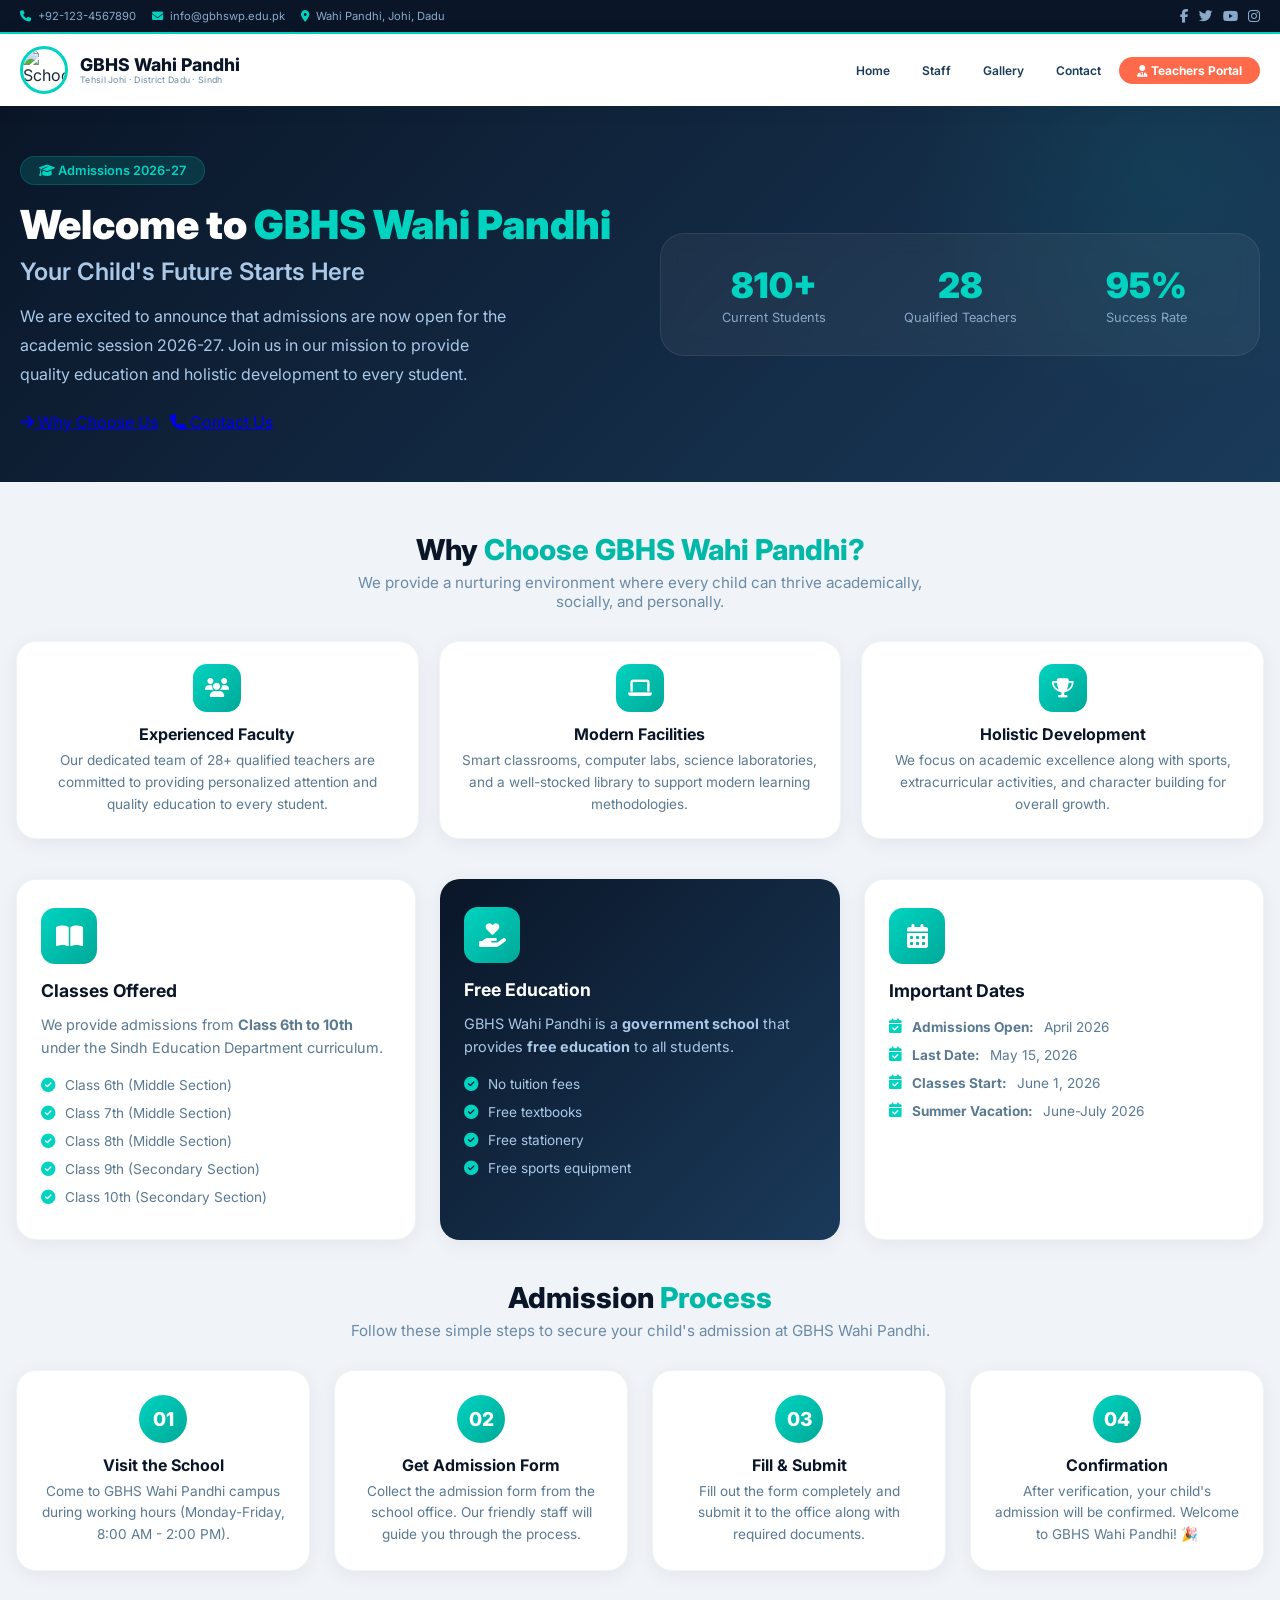
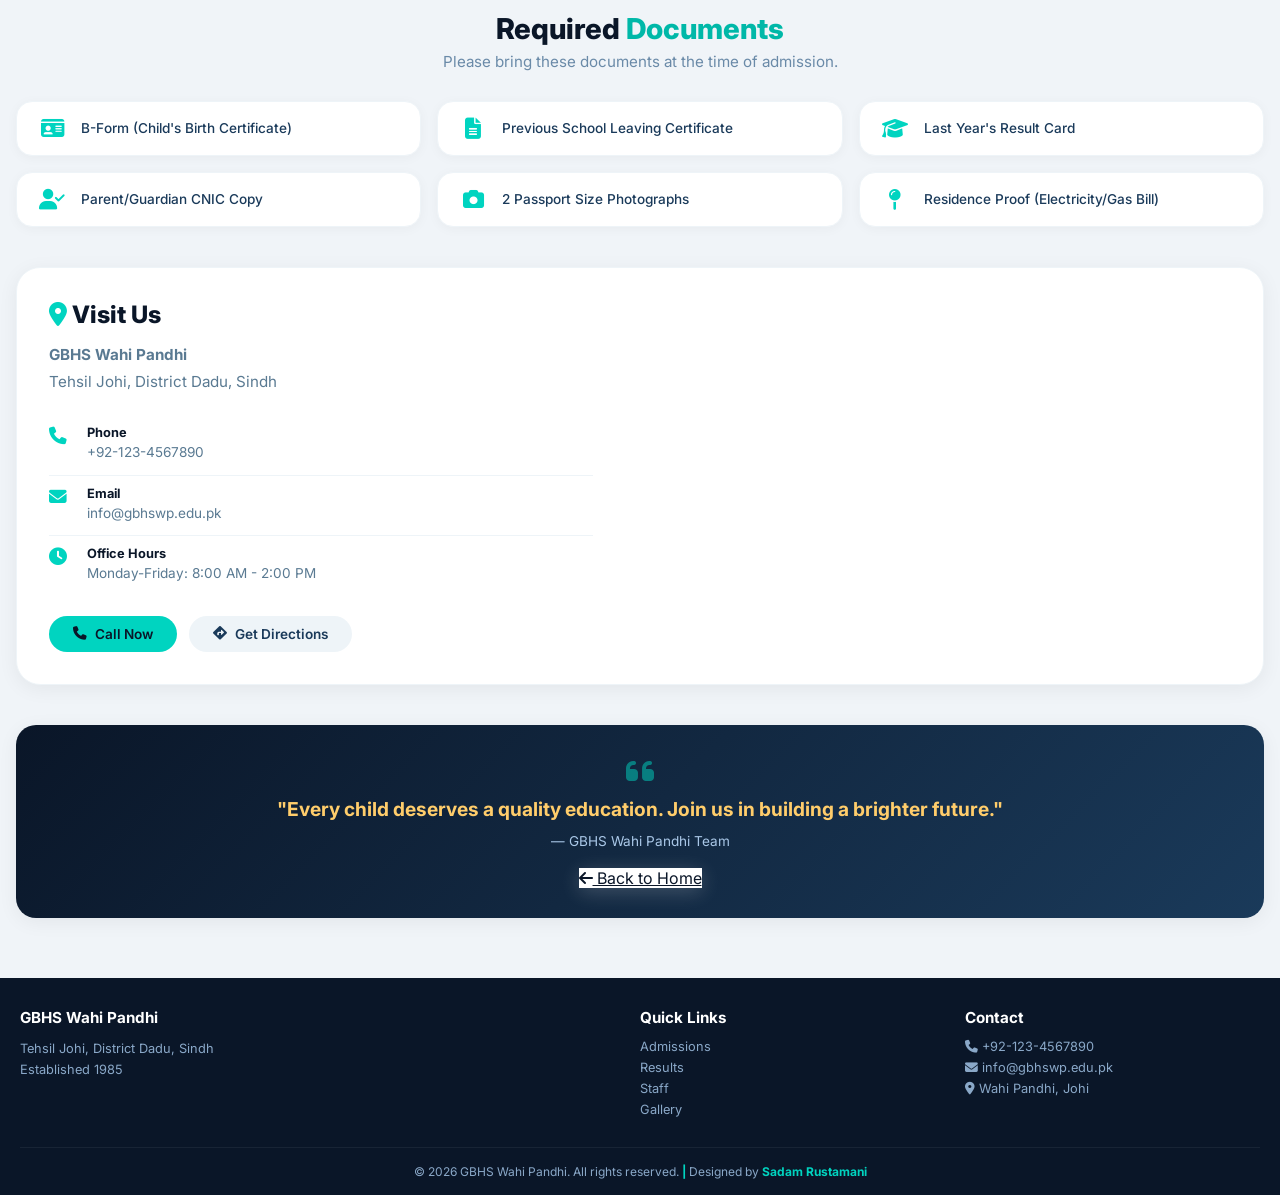
==== admissions.html @ bf6430c3 "Create admissions.html" ====
<!DOCTYPE html>
<html lang="en">
<head>
  <meta charset="UTF-8" />
  <meta name="viewport" content="width=device-width, initial-scale=1.0, viewport-fit=cover, user-scalable=yes" />
  <title>Admissions · GBHS Wahi Pandhi</title>
  <!-- ===== EXTERNAL ASSETS ===== -->
  <link href="https://fonts.googleapis.com/css2?family=Inter:wght@300;400;500;600;700;800;900&display=swap" rel="stylesheet" />
  <link rel="stylesheet" href="https://cdnjs.cloudflare.com/ajax/libs/font-awesome/6.4.0/css/all.min.css" />
  <!-- ===== MAIN STYLESHEET ===== -->
  <link rel="stylesheet" href="style.css" />
</head>
<body>

<!-- ===== TOP BAR ===== -->
<div class="top-bar">
  <div class="contact-info">
    <span><i class="fas fa-phone"></i> +92-123-4567890</span>
    <span><i class="fas fa-envelope"></i> info@gbhswp.edu.pk</span>
    <span><i class="fas fa-map-marker-alt"></i> Wahi Pandhi, Johi, Dadu</span>
  </div>
  <div class="social-icons">
    <a href="#"><i class="fab fa-facebook-f"></i></a>
    <a href="#"><i class="fab fa-twitter"></i></a>
    <a href="#"><i class="fab fa-youtube"></i></a>
    <a href="#"><i class="fab fa-instagram"></i></a>
  </div>
</div>

<!-- ===== HEADER ===== -->
<header class="header">
  <div class="logo-area">
    <img src="https://i.ibb.co/qXLQR7Y/Whats-App-Image-2026-05-05-at-12-23-47-AM.jpg" alt="School Logo" />
    <div class="school-name">
      GBHS Wahi Pandhi
      <small>Tehsil Johi · District Dadu · Sindh</small>
    </div>
  </div>
  <button class="menu-toggle" onclick="toggleMenu()"><i class="fas fa-bars"></i></button>
  <nav class="nav-links" id="navLinks">
    <a href="index.html">Home</a>
    <a href="staff.html">Staff</a>
    <a href="index.html#gallery">Gallery</a>
    <a href="#contact">Contact</a>
    <a href="teacher-portal.html" class="btn-admission"><i class="fas fa-user-tie"></i> Teachers Portal</a>
  </nav>
</header>

<!-- ===== ADMISSIONS HERO ===== -->
<section class="admissions-hero">
  <div class="admissions-hero-content">
    <div class="admissions-badge">
      <i class="fas fa-graduation-cap"></i> Admissions 2026-27
    </div>
    <h1>Welcome to <span>GBHS Wahi Pandhi</span></h1>
    <h2>Your Child's Future Starts Here</h2>
    <p>We are excited to announce that admissions are now open for the academic session 2026-27. Join us in our mission to provide quality education and holistic development to every student.</p>
    <div class="admissions-hero-buttons">
      <a href="#why-choose" class="btn-primary"><i class="fas fa-arrow-right"></i> Why Choose Us</a>
      <a href="#contact-info" class="btn-secondary"><i class="fas fa-phone"></i> Contact Us</a>
    </div>
  </div>
  <div class="admissions-hero-image">
    <div class="hero-stats-card">
      <div class="stat-item">
        <h2>810+</h2>
        <p>Current Students</p>
      </div>
      <div class="stat-item">
        <h2>28</h2>
        <p>Qualified Teachers</p>
      </div>
      <div class="stat-item">
        <h2>95%</h2>
        <p>Success Rate</p>
      </div>
    </div>
  </div>
</section>

<!-- ===== MAIN CONTENT ===== -->
<div class="container">

  <!-- ===== WHY CHOOSE US ===== -->
  <section id="why-choose" class="section-title" style="margin-top: 20px;">
    <h2>Why <span>Choose GBHS Wahi Pandhi?</span></h2>
    <p>We provide a nurturing environment where every child can thrive academically, socially, and personally.</p>
  </section>

  <div class="grid-3" style="margin-bottom: 40px;">
    <div class="card feature-card">
      <div class="icon"><i class="fas fa-users"></i></div>
      <h3>Experienced Faculty</h3>
      <p>Our dedicated team of 28+ qualified teachers are committed to providing personalized attention and quality education to every student.</p>
    </div>
    <div class="card feature-card">
      <div class="icon"><i class="fas fa-laptop"></i></div>
      <h3>Modern Facilities</h3>
      <p>Smart classrooms, computer labs, science laboratories, and a well-stocked library to support modern learning methodologies.</p>
    </div>
    <div class="card feature-card">
      <div class="icon"><i class="fas fa-trophy"></i></div>
      <h3>Holistic Development</h3>
      <p>We focus on academic excellence along with sports, extracurricular activities, and character building for overall growth.</p>
    </div>
  </div>

  <!-- ===== ADMISSION DETAILS ===== -->
  <div class="admission-details">
    <div class="admission-info-grid">
      <div class="admission-info-card">
        <div class="info-icon"><i class="fas fa-book-open"></i></div>
        <h3>Classes Offered</h3>
        <p>We provide admissions from <strong>Class 6th to 10th</strong> under the Sindh Education Department curriculum.</p>
        <ul class="info-list">
          <li><i class="fas fa-check-circle"></i> Class 6th (Middle Section)</li>
          <li><i class="fas fa-check-circle"></i> Class 7th (Middle Section)</li>
          <li><i class="fas fa-check-circle"></i> Class 8th (Middle Section)</li>
          <li><i class="fas fa-check-circle"></i> Class 9th (Secondary Section)</li>
          <li><i class="fas fa-check-circle"></i> Class 10th (Secondary Section)</li>
        </ul>
      </div>

      <div class="admission-info-card highlight-card">
        <div class="info-icon"><i class="fas fa-hand-holding-heart"></i></div>
        <h3>Free Education</h3>
        <p>GBHS Wahi Pandhi is a <strong>government school</strong> that provides <strong>free education</strong> to all students.</p>
        <ul class="info-list">
          <li><i class="fas fa-check-circle"></i> No tuition fees</li>
          <li><i class="fas fa-check-circle"></i> Free textbooks</li>
          <li><i class="fas fa-check-circle"></i> Free stationery</li>
          <li><i class="fas fa-check-circle"></i> Free sports equipment</li>
        </ul>
      </div>

      <div class="admission-info-card">
        <div class="info-icon"><i class="fas fa-calendar-alt"></i></div>
        <h3>Important Dates</h3>
        <ul class="info-list">
          <li><i class="fas fa-calendar-check"></i> <strong>Admissions Open:</strong> April 2026</li>
          <li><i class="fas fa-calendar-check"></i> <strong>Last Date:</strong> May 15, 2026</li>
          <li><i class="fas fa-calendar-check"></i> <strong>Classes Start:</strong> June 1, 2026</li>
          <li><i class="fas fa-calendar-check"></i> <strong>Summer Vacation:</strong> June-July 2026</li>
        </ul>
      </div>
    </div>
  </div>

  <!-- ===== ADMISSION PROCESS ===== -->
  <section class="admission-process">
    <div class="section-title">
      <h2>Admission <span>Process</span></h2>
      <p>Follow these simple steps to secure your child's admission at GBHS Wahi Pandhi.</p>
    </div>
    <div class="process-steps">
      <div class="step">
        <div class="step-number">01</div>
        <div class="step-content">
          <h3>Visit the School</h3>
          <p>Come to GBHS Wahi Pandhi campus during working hours (Monday-Friday, 8:00 AM - 2:00 PM).</p>
        </div>
      </div>
      <div class="step">
        <div class="step-number">02</div>
        <div class="step-content">
          <h3>Get Admission Form</h3>
          <p>Collect the admission form from the school office. Our friendly staff will guide you through the process.</p>
        </div>
      </div>
      <div class="step">
        <div class="step-number">03</div>
        <div class="step-content">
          <h3>Fill & Submit</h3>
          <p>Fill out the form completely and submit it to the office along with required documents.</p>
        </div>
      </div>
      <div class="step">
        <div class="step-number">04</div>
        <div class="step-content">
          <h3>Confirmation</h3>
          <p>After verification, your child's admission will be confirmed. Welcome to GBHS Wahi Pandhi! 🎉</p>
        </div>
      </div>
    </div>
  </section>

  <!-- ===== REQUIRED DOCUMENTS ===== -->
  <section class="documents-section">
    <div class="section-title">
      <h2>Required <span>Documents</span></h2>
      <p>Please bring these documents at the time of admission.</p>
    </div>
    <div class="documents-grid">
      <div class="document-item">
        <i class="fas fa-id-card"></i>
        <span>B-Form (Child's Birth Certificate)</span>
      </div>
      <div class="document-item">
        <i class="fas fa-file-alt"></i>
        <span>Previous School Leaving Certificate</span>
      </div>
      <div class="document-item">
        <i class="fas fa-graduation-cap"></i>
        <span>Last Year's Result Card</span>
      </div>
      <div class="document-item">
        <i class="fas fa-user-check"></i>
        <span>Parent/Guardian CNIC Copy</span>
      </div>
      <div class="document-item">
        <i class="fas fa-camera"></i>
        <span>2 Passport Size Photographs</span>
      </div>
      <div class="document-item">
        <i class="fas fa-map-pin"></i>
        <span>Residence Proof (Electricity/Gas Bill)</span>
      </div>
    </div>
  </section>

  <!-- ===== CONTACT SECTION ===== -->
  <section id="contact-info" class="contact-section">
    <div class="contact-card">
      <div class="contact-card-content">
        <h2><i class="fas fa-map-marker-alt" style="color: #00d4c0;"></i> Visit Us</h2>
        <p><strong>GBHS Wahi Pandhi</strong><br />
        Tehsil Johi, District Dadu, Sindh</p>
        
        <div class="contact-details">
          <div class="contact-item">
            <i class="fas fa-phone"></i>
            <div>
              <strong>Phone</strong>
              <p>+92-123-4567890</p>
            </div>
          </div>
          <div class="contact-item">
            <i class="fas fa-envelope"></i>
            <div>
              <strong>Email</strong>
              <p>info@gbhswp.edu.pk</p>
            </div>
          </div>
          <div class="contact-item">
            <i class="fas fa-clock"></i>
            <div>
              <strong>Office Hours</strong>
              <p>Monday-Friday: 8:00 AM - 2:00 PM</p>
            </div>
          </div>
        </div>

        <div class="contact-cta">
          <a href="tel:+921234567890" class="btn-primary">
            <i class="fas fa-phone"></i> Call Now
          </a>
          <a href="#" class="btn-secondary">
            <i class="fas fa-directions"></i> Get Directions
          </a>
        </div>
      </div>
      <div class="contact-map">
        <iframe 
          src="https://www.google.com/maps/embed?pb=!1m18!1m12!1m3!1d28914.148102146637!2d67.613293!3d26.789794!2m3!1f0!2f0!3f0!3m2!1i1024!2i768!4f13.1!3m3!1m2!1s0x0%3A0x0!2zMjbCsDQ3JzIzLjMiTiA2N8KwMzcnNDcuOCJF!5e0!3m2!1sen!2s!4v1650000000000" 
          width="100%" 
          height="300" 
          style="border:0; border-radius: 16px;" 
          allowfullscreen="" 
          loading="lazy">
        </iframe>
      </div>
    </div>
  </section>

  <!-- ===== QUOTE ===== -->
  <div class="card" style="margin-top: 30px; text-align: center; background: linear-gradient(135deg, #0a1628, #1a3a5a); color: white; border: none; padding: 30px;">
    <i class="fas fa-quote-left" style="color: #00d4c0; font-size: 2rem; opacity: 0.5;"></i>
    <h3 style="color: #ffcd6b; font-size: 1.2rem; margin: 10px 0;">"Every child deserves a quality education. Join us in building a brighter future."</h3>
    <p style="color: #aac8e8; margin-top: 6px;">— GBHS Wahi Pandhi Team</p>
    <div style="margin-top: 16px;">
      <a href="index.html" class="btn-primary" style="background: white; color: #0a1628; box-shadow: 0 4px 20px rgba(255,255,255,0.2);">
        <i class="fas fa-arrow-left"></i> Back to Home
      </a>
    </div>
  </div>

</div>

<!-- ===== FOOTER ===== -->
<footer class="footer">
  <div class="footer-grid">
    <div>
      <h4>GBHS Wahi Pandhi</h4>
      <p style="font-size: 0.8rem; line-height: 1.6;">Tehsil Johi, District Dadu, Sindh<br />Established 1985</p>
    </div>
    <div>
      <h4>Quick Links</h4>
      <a href="admissions.html">Admissions</a>
      <a href="student-results.html">Results</a>
      <a href="staff.html">Staff</a>
      <a href="index.html#gallery">Gallery</a>
    </div>
    <div>
      <h4>Contact</h4>
      <a href="#"><i class="fas fa-phone"></i> +92-123-4567890</a>
      <a href="#"><i class="fas fa-envelope"></i> info@gbhswp.edu.pk</a>
      <a href="#"><i class="fas fa-map-marker-alt"></i> Wahi Pandhi, Johi</a>
    </div>
  </div>
  <div class="bottom">
    &copy; 2026 GBHS Wahi Pandhi. All rights reserved. <strong>|</strong> Designed by <strong style="color:#00d4c0;">Sadam Rustamani</strong>
  </div>
</footer>

<!-- ===== JAVASCRIPT ===== -->
<script src="script.js"></script>
</body>
</html>
---- style.css ----
/* ===== RESET & BASE ===== */
* {
  margin: 0;
  padding: 0;
  box-sizing: border-box;
}

body {
  font-family: 'Inter', sans-serif;
  background: #f0f4f8;
  color: #1a2a3a;
  min-height: 100vh;
}

/* ===== TOP BAR ===== */
.top-bar {
  background: #0a1628;
  padding: 8px 20px;
  display: flex;
  justify-content: space-between;
  align-items: center;
  flex-wrap: wrap;
  gap: 8px;
  border-bottom: 2px solid #00d4c0;
}

.top-bar .contact-info {
  display: flex;
  gap: 16px;
  color: #8aa8c8;
  font-size: 0.7rem;
  flex-wrap: wrap;
}

.top-bar .contact-info i {
  color: #00d4c0;
  margin-right: 4px;
}

.top-bar .social-icons {
  display: flex;
  gap: 10px;
}

.top-bar .social-icons a {
  color: #8aa8c8;
  transition: 0.3s;
  font-size: 0.85rem;
}

.top-bar .social-icons a:hover {
  color: #00d4c0;
  transform: translateY(-2px);
}

/* ===== HEADER ===== */
.header {
  background: white;
  padding: 12px 20px;
  display: flex;
  justify-content: space-between;
  align-items: center;
  flex-wrap: wrap;
  gap: 12px;
  box-shadow: 0 2px 20px rgba(0, 0, 0, 0.06);
  position: sticky;
  top: 0;
  z-index: 100;
}

.logo-area {
  display: flex;
  align-items: center;
  gap: 12px;
}

.logo-area img {
  width: 48px;
  height: 48px;
  border-radius: 50%;
  border: 3px solid #00d4c0;
  object-fit: cover;
}

.logo-area .school-name {
  font-size: 1.1rem;
  font-weight: 800;
  color: #0a1628;
  line-height: 1.2;
}

.logo-area .school-name span {
  color: #00b8a8;
}

.logo-area .school-name small {
  display: block;
  font-size: 0.55rem;
  font-weight: 400;
  color: #6a8aa8;
  letter-spacing: 0.3px;
}

.menu-toggle {
  display: none;
  background: none;
  border: none;
  font-size: 1.5rem;
  color: #0a1628;
  cursor: pointer;
  padding: 4px 8px;
}

.nav-links {
  display: flex;
  align-items: center;
  gap: 4px;
  flex-wrap: wrap;
}

.nav-links a {
  padding: 6px 14px;
  border-radius: 30px;
  text-decoration: none;
  color: #1a3a5a;
  font-weight: 600;
  font-size: 0.75rem;
  transition: 0.3s;
  white-space: nowrap;
  cursor: pointer;
  border: none;
  background: none;
}

.nav-links a:hover,
.nav-links a.active {
  background: #00d4c0;
  color: white;
  box-shadow: 0 4px 16px rgba(0, 212, 192, 0.3);
}

.nav-links .btn-admission {
  background: #ff6b4a;
  color: white;
  padding: 6px 18px;
  border-radius: 30px;
  font-weight: 700;
}

.nav-links .btn-admission:hover {
  background: #e85530;
  transform: scale(0.96);
  box-shadow: 0 4px 20px rgba(255, 107, 74, 0.4);
}

/* ===== NEWS TICKER ===== */
.news-ticker {
  background: #0a1628;
  padding: 8px 20px;
  display: flex;
  align-items: center;
  gap: 16px;
  overflow: hidden;
  border-bottom: 1px solid rgba(0, 212, 192, 0.15);
}

.news-ticker .label {
  background: #ff6b4a;
  color: white;
  padding: 2px 14px;
  border-radius: 20px;
  font-size: 0.7rem;
  font-weight: 700;
  white-space: nowrap;
  flex-shrink: 0;
}

.news-ticker .ticker-wrap {
  overflow: hidden;
  flex: 1;
  position: relative;
  height: 28px;
}

.news-ticker .ticker-content {
  display: flex;
  flex-direction: column;
  animation: tickerScroll 12s infinite;
}

.news-ticker .ticker-content span {
  color: #aac8e8;
  font-size: 0.8rem;
  padding: 4px 0;
  height: 28px;
  display: flex;
  align-items: center;
  white-space: nowrap;
}

.news-ticker .ticker-content span i {
  color: #00d4c0;
  margin-right: 10px;
}

@keyframes tickerScroll {
  0%,
  20% {
    transform: translateY(0);
  }
  25%,
  45% {
    transform: translateY(-28px);
  }
  50%,
  70% {
    transform: translateY(-56px);
  }
  75%,
  95% {
    transform: translateY(-84px);
  }
  100% {
    transform: translateY(0);
  }
}

/* ===== HERO ===== */
.hero {
  background: linear-gradient(135deg, #0a1628 0%, #1a3a5a 100%);
  padding: 40px 20px;
  display: grid;
  grid-template-columns: 1fr 1fr;
  gap: 30px;
  align-items: center;
  position: relative;
  overflow: hidden;
}

.hero::before {
  content: '';
  position: absolute;
  top: -50%;
  right: -10%;
  width: 400px;
  height: 400px;
  background: radial-gradient(circle, rgba(0, 212, 192, 0.08) 0%, transparent 70%);
  border-radius: 50%;
}

.hero-content h1 {
  font-size: 2.2rem;
  font-weight: 900;
  color: white;
  line-height: 1.2;
}

.hero-content h1 span {
  color: #00d4c0;
}

.hero-content p {
  color: #aac8e8;
  font-size: 0.95rem;
  margin: 12px 0 20px;
  line-height: 1.6;
  max-width: 500px;
}

.hero-content .hero-buttons {
  display: flex;
  gap: 12px;
  flex-wrap: wrap;
}

.hero-content .btn-primary {
  background: #00d4c0;
  color: #0a1628;
  padding: 12px 28px;
  border-radius: 50px;
  text-decoration: none;
  font-weight: 700;
  font-size: 0.9rem;
  transition: 0.3s;
  display: inline-flex;
  align-items: center;
  gap: 8px;
  box-shadow: 0 4px 20px rgba(0, 212, 192, 0.3);
  cursor: pointer;
}

.hero-content .btn-primary:hover {
  transform: translateY(-3px);
  box-shadow: 0 8px 30px rgba(0, 212, 192, 0.4);
}

.hero-content .btn-secondary {
  background: rgba(255, 255, 255, 0.08);
  backdrop-filter: blur(8px);
  color: white;
  padding: 12px 28px;
  border-radius: 50px;
  text-decoration: none;
  font-weight: 600;
  font-size: 0.9rem;
  border: 1px solid rgba(255, 255, 255, 0.15);
  transition: 0.3s;
  display: inline-flex;
  align-items: center;
  gap: 8px;
}

.hero-content .btn-secondary:hover {
  background: rgba(255, 255, 255, 0.15);
  transform: translateY(-3px);
}

.hero-stats {
  display: grid;
  grid-template-columns: repeat(3, 1fr);
  gap: 16px;
  background: rgba(255, 255, 255, 0.05);
  backdrop-filter: blur(10px);
  padding: 24px;
  border-radius: 24px;
  border: 1px solid rgba(255, 255, 255, 0.08);
}

.hero-stats .stat-item {
  text-align: center;
}

.hero-stats .stat-item h2 {
  font-size: 2rem;
  font-weight: 900;
  color: #00d4c0;
}

.hero-stats .stat-item p {
  color: #8aa8c8;
  font-size: 0.75rem;
  margin-top: 2px;
}

/* ===== CONTAINER ===== */
.container {
  max-width: 1300px;
  margin: 0 auto;
  padding: 30px 16px;
}

/* ===== SECTION TITLE ===== */
.section-title {
  text-align: center;
  margin-bottom: 30px;
}

.section-title h2 {
  font-size: 1.8rem;
  font-weight: 800;
  color: #0a1628;
}

.section-title h2 span {
  color: #00b8a8;
}

.section-title p {
  color: #6a8aa8;
  max-width: 600px;
  margin: 6px auto 0;
  font-size: 0.95rem;
}

/* ===== GRID ===== */
.grid-2 {
  display: grid;
  grid-template-columns: 1fr 1fr;
  gap: 20px;
}

.grid-3 {
  display: grid;
  grid-template-columns: repeat(3, 1fr);
  gap: 20px;
}

.grid-4 {
  display: grid;
  grid-template-columns: repeat(4, 1fr);
  gap: 16px;
}

/* ===== CARDS ===== */
.card {
  background: white;
  border-radius: 20px;
  padding: 22px 20px;
  box-shadow: 0 4px 20px rgba(0, 0, 0, 0.06);
  transition: 0.3s;
  border: 1px solid #eef4f8;
  position: relative;
}

.card:hover {
  transform: translateY(-4px);
  box-shadow: 0 12px 40px rgba(0, 0, 0, 0.1);
  border-color: #00d4c0;
}

.card .icon {
  width: 48px;
  height: 48px;
  background: linear-gradient(135deg, #00d4c0, #00a898);
  border-radius: 14px;
  display: flex;
  align-items: center;
  justify-content: center;
  font-size: 1.2rem;
  color: white;
  margin-bottom: 12px;
}

.card h3 {
  font-size: 1rem;
  font-weight: 700;
  color: #0a1628;
  margin-bottom: 6px;
}

.card p {
  color: #5a7a92;
  font-size: 0.85rem;
  line-height: 1.6;
}

.card .card-link {
  display: inline-flex;
  align-items: center;
  gap: 6px;
  color: #00b8a8;
  font-weight: 600;
  font-size: 0.8rem;
  text-decoration: none;
  margin-top: 10px;
  transition: 0.3s;
  cursor: pointer;
}

.card .card-link:hover {
  gap: 12px;
  color: #0a1628;
}

/* ===== NOTICE CARD ===== */
.notice-card {
  background: linear-gradient(135deg, #ff8a5c, #ff6b4a);
  color: white;
  border: none;
}

.notice-card h3 {
  color: white;
}

.notice-card p {
  color: rgba(255, 255, 255, 0.85);
}

.notice-card .icon {
  background: rgba(255, 255, 255, 0.2);
}

/* ===== PORTAL CARD ===== */
.portal-card {
  background: linear-gradient(135deg, #1a3a5a, #0a1628);
  color: white;
  border: none;
}

.portal-card h3 {
  color: white;
}

.portal-card p {
  color: #aac8e8;
}

.portal-card .icon {
  background: #00d4c0;
  color: #0a1628;
}

/* ===== MESSAGE CARD ===== */
.message-card {
  background: white;
  border-radius: 20px;
  padding: 22px;
  box-shadow: 0 4px 20px rgba(0, 0, 0, 0.06);
  display: flex;
  gap: 18px;
  align-items: flex-start;
}

.message-card img {
  width: 60px;
  height: 60px;
  border-radius: 50%;
  object-fit: cover;
  border: 3px solid #00d4c0;
  flex-shrink: 0;
}

.message-card h3 {
  font-size: 1rem;
  font-weight: 700;
  color: #0a1628;
}

.message-card p {
  color: #5a7a92;
  line-height: 1.6;
  font-size: 0.9rem;
}

.message-card .role {
  color: #00b8a8;
  font-weight: 600;
  font-size: 0.8rem;
}

/* ===== GALLERY ===== */
.gallery-track {
  display: flex;
  gap: 14px;
  overflow-x: auto;
  padding: 8px 0 16px;
  scroll-behavior: smooth;
}

.gallery-track::-webkit-scrollbar {
  height: 4px;
}

.gallery-track::-webkit-scrollbar-track {
  background: #eef4f8;
  border-radius: 10px;
}

.gallery-track::-webkit-scrollbar-thumb {
  background: #00d4c0;
  border-radius: 10px;
}

.gallery-item {
  min-width: 200px;
  height: 140px;
  border-radius: 14px;
  overflow: hidden;
  flex-shrink: 0;
  background: #eef4f8;
  box-shadow: 0 4px 12px rgba(0, 0, 0, 0.06);
}

.gallery-item img {
  width: 100%;
  height: 100%;
  object-fit: cover;
}

/* ===== FOOTER ===== */
.footer {
  background: #0a1628;
  color: #8aa8c8;
  padding: 30px 20px 16px;
  margin-top: 30px;
}

.footer-grid {
  display: grid;
  grid-template-columns: 2fr 1fr 1fr;
  gap: 30px;
  max-width: 1300px;
  margin: 0 auto;
}

.footer h4 {
  color: white;
  font-size: 0.95rem;
  margin-bottom: 12px;
}

.footer a {
  color: #8aa8c8;
  text-decoration: none;
  display: block;
  margin-bottom: 6px;
  font-size: 0.8rem;
  transition: 0.3s;
}

.footer a:hover {
  color: #00d4c0;
  padding-left: 4px;
}

.footer .bottom {
  border-top: 1px solid rgba(255, 255, 255, 0.06);
  padding-top: 16px;
  margin-top: 24px;
  text-align: center;
  font-size: 0.75rem;
}

.footer .bottom strong {
  color: #00d4c0;
}

/* ===== RESPONSIVE ===== */
@media (max-width: 1024px) {
  .hero {
    grid-template-columns: 1fr;
    padding: 30px 16px;
  }
  .hero-stats {
    grid-template-columns: repeat(3, 1fr);
  }
  .grid-2 {
    grid-template-columns: 1fr;
  }
  .grid-3 {
    grid-template-columns: 1fr 1fr;
  }
  .grid-4 {
    grid-template-columns: 1fr 1fr;
  }
  .footer-grid {
    grid-template-columns: 1fr 1fr;
  }
}

@media (max-width: 768px) {
  .menu-toggle {
    display: block;
  }
  .nav-links {
    display: none;
    flex-direction: column;
    width: 100%;
    padding: 12px 0;
    gap: 6px;
  }
  .nav-links.open {
    display: flex;
  }
  .nav-links a {
    width: 100%;
    text-align: center;
    padding: 8px;
    font-size: 0.8rem;
  }
  .header {
    padding: 10px 16px;
  }
  .hero-content h1 {
    font-size: 1.7rem;
  }
  .hero {
    padding: 24px 16px;
  }
  .hero-stats {
    padding: 16px;
  }
  .hero-stats .stat-item h2 {
    font-size: 1.5rem;
  }
  .container {
    padding: 20px 12px;
  }
  .grid-3 {
    grid-template-columns: 1fr;
  }
  .grid-4 {
    grid-template-columns: 1fr 1fr;
  }
  .message-card {
    flex-direction: column;
    text-align: center;
    align-items: center;
  }
  .top-bar {
    padding: 6px 12px;
    justify-content: center;
  }
  .top-bar .contact-info {
    gap: 10px;
    font-size: 0.65rem;
    justify-content: center;
  }
  .footer-grid {
    grid-template-columns: 1fr;
    gap: 20px;
  }
  .footer {
    padding: 24px 12px 12px;
  }
  .news-ticker {
    padding: 6px 12px;
  }
  .news-ticker .label {
    font-size: 0.6rem;
    padding: 2px 10px;
  }
  .news-ticker .ticker-content span {
    font-size: 0.7rem;
  }
  .gallery-item {
    min-width: 150px;
    height: 110px;
  }
  .section-title h2 {
    font-size: 1.4rem;
  }
}

@media (max-width: 480px) {
  .grid-4 {
    grid-template-columns: 1fr 1fr;
  }
  .hero-stats {
    grid-template-columns: repeat(3, 1fr);
    gap: 8px;
  }
  .hero-stats .stat-item h2 {
    font-size: 1.2rem;
  }
  .logo-area .school-name {
    font-size: 0.9rem;
  }
  .logo-area img {
    width: 38px;
    height: 38px;
  }
}

/* ===== ADMISSIONS PAGE SPECIFIC ===== */

/* Admissions Hero */
.admissions-hero {
  background: linear-gradient(135deg, #0a1628 0%, #1a3a5a 100%);
  padding: 50px 20px;
  display: grid;
  grid-template-columns: 1fr 1fr;
  gap: 40px;
  align-items: center;
  position: relative;
  overflow: hidden;
}

.admissions-hero::before {
  content: '';
  position: absolute;
  top: -50%;
  right: -10%;
  width: 500px;
  height: 500px;
  background: radial-gradient(circle, rgba(0, 212, 192, 0.08) 0%, transparent 70%);
  border-radius: 50%;
}

.admissions-hero-content {
  position: relative;
  z-index: 2;
}

.admissions-badge {
  display: inline-block;
  background: rgba(0, 212, 192, 0.15);
  color: #00d4c0;
  padding: 6px 18px;
  border-radius: 30px;
  font-size: 0.8rem;
  font-weight: 600;
  margin-bottom: 16px;
  border: 1px solid rgba(0, 212, 192, 0.2);
}

.admissions-hero-content h1 {
  font-size: 2.5rem;
  font-weight: 900;
  color: white;
  line-height: 1.2;
}

.admissions-hero-content h1 span {
  color: #00d4c0;
}

.admissions-hero-content h2 {
  font-size: 1.5rem;
  font-weight: 600;
  color: #aac8e8;
  margin: 8px 0 16px;
}

.admissions-hero-content p {
  color: #aac8e8;
  font-size: 1rem;
  line-height: 1.8;
  max-width: 500px;
  margin-bottom: 24px;
}

.admissions-hero-buttons {
  display: flex;
  gap: 12px;
  flex-wrap: wrap;
}

.admissions-hero-image {
  position: relative;
  z-index: 2;
}

.hero-stats-card {
  background: rgba(255, 255, 255, 0.05);
  backdrop-filter: blur(10px);
  padding: 30px;
  border-radius: 24px;
  border: 1px solid rgba(255, 255, 255, 0.08);
  display: grid;
  grid-template-columns: 1fr 1fr 1fr;
  gap: 20px;
}

.hero-stats-card .stat-item {
  text-align: center;
}

.hero-stats-card .stat-item h2 {
  font-size: 2.2rem;
  font-weight: 900;
  color: #00d4c0;
}

.hero-stats-card .stat-item p {
  color: #8aa8c8;
  font-size: 0.8rem;
  margin-top: 4px;
}

/* Feature Cards */
.feature-card {
  text-align: center;
}

.feature-card .icon {
  margin: 0 auto 12px;
}

/* Admission Details */
.admission-details {
  margin: 40px 0;
}

.admission-info-grid {
  display: grid;
  grid-template-columns: repeat(3, 1fr);
  gap: 24px;
}

.admission-info-card {
  background: white;
  border-radius: 20px;
  padding: 28px 24px;
  box-shadow: 0 4px 20px rgba(0, 0, 0, 0.06);
  border: 1px solid #eef4f8;
  transition: 0.3s;
}

.admission-info-card:hover {
  transform: translateY(-4px);
  box-shadow: 0 12px 40px rgba(0, 0, 0, 0.1);
  border-color: #00d4c0;
}

.admission-info-card.highlight-card {
  background: linear-gradient(135deg, #0a1628, #1a3a5a);
  color: white;
  border: none;
}

.admission-info-card.highlight-card h3 {
  color: white;
}

.admission-info-card.highlight-card .info-list li {
  color: #aac8e8;
}

.info-icon {
  width: 56px;
  height: 56px;
  background: linear-gradient(135deg, #00d4c0, #00a898);
  border-radius: 14px;
  display: flex;
  align-items: center;
  justify-content: center;
  font-size: 1.5rem;
  color: white;
  margin-bottom: 16px;
}

.admission-info-card h3 {
  font-size: 1.1rem;
  font-weight: 700;
  color: #0a1628;
  margin-bottom: 12px;
}

.admission-info-card p {
  color: #5a7a92;
  font-size: 0.9rem;
  line-height: 1.6;
  margin-bottom: 12px;
}

.admission-info-card.highlight-card p {
  color: #aac8e8;
}

.info-list {
  list-style: none;
  padding: 0;
}

.info-list li {
  padding: 6px 0;
  font-size: 0.85rem;
  color: #5a7a92;
  display: flex;
  align-items: center;
  gap: 10px;
}

.info-list li i {
  color: #00d4c0;
  font-size: 0.9rem;
}

.admission-info-card.highlight-card .info-list li {
  color: #aac8e8;
}

/* Process Steps */
.admission-process {
  margin: 40px 0;
}

.process-steps {
  display: grid;
  grid-template-columns: repeat(4, 1fr);
  gap: 24px;
  margin-top: 20px;
}

.step {
  background: white;
  border-radius: 20px;
  padding: 24px;
  box-shadow: 0 4px 20px rgba(0, 0, 0, 0.06);
  border: 1px solid #eef4f8;
  text-align: center;
  transition: 0.3s;
  position: relative;
}

.step:hover {
  transform: translateY(-4px);
  box-shadow: 0 12px 40px rgba(0, 0, 0, 0.1);
  border-color: #00d4c0;
}

.step-number {
  width: 48px;
  height: 48px;
  background: linear-gradient(135deg, #00d4c0, #00a898);
  border-radius: 50%;
  display: flex;
  align-items: center;
  justify-content: center;
  font-size: 1.2rem;
  font-weight: 800;
  color: white;
  margin: 0 auto 12px;
}

.step-content h3 {
  font-size: 1rem;
  font-weight: 700;
  color: #0a1628;
  margin-bottom: 6px;
}

.step-content p {
  color: #5a7a92;
  font-size: 0.85rem;
  line-height: 1.6;
}

/* Documents Section */
.documents-section {
  margin: 40px 0;
}

.documents-grid {
  display: grid;
  grid-template-columns: repeat(3, 1fr);
  gap: 16px;
  margin-top: 20px;
}

.document-item {
  background: white;
  border-radius: 16px;
  padding: 16px 20px;
  display: flex;
  align-items: center;
  gap: 14px;
  box-shadow: 0 2px 12px rgba(0, 0, 0, 0.04);
  border: 1px solid #eef4f8;
  transition: 0.3s;
}

.document-item:hover {
  border-color: #00d4c0;
  transform: translateX(4px);
}

.document-item i {
  font-size: 1.3rem;
  color: #00d4c0;
  width: 30px;
  text-align: center;
}

.document-item span {
  font-size: 0.85rem;
  font-weight: 500;
  color: #1a3a5a;
}

/* Contact Section */
.contact-section {
  margin: 40px 0;
}

.contact-card {
  display: grid;
  grid-template-columns: 1fr 1fr;
  gap: 30px;
  background: white;
  border-radius: 24px;
  overflow: hidden;
  box-shadow: 0 4px 20px rgba(0, 0, 0, 0.06);
  border: 1px solid #eef4f8;
}

.contact-card-content {
  padding: 32px;
}

.contact-card-content h2 {
  font-size: 1.5rem;
  font-weight: 800;
  color: #0a1628;
  margin-bottom: 12px;
}

.contact-card-content p {
  color: #5a7a92;
  line-height: 1.8;
  font-size: 0.95rem;
}

.contact-details {
  margin: 20px 0;
}

.contact-item {
  display: flex;
  align-items: flex-start;
  gap: 14px;
  padding: 10px 0;
  border-bottom: 1px solid #eef4f8;
}

.contact-item:last-child {
  border-bottom: none;
}

.contact-item i {
  font-size: 1.1rem;
  color: #00d4c0;
  width: 24px;
  margin-top: 2px;
}

.contact-item strong {
  display: block;
  font-size: 0.8rem;
  color: #0a1628;
}

.contact-item p {
  margin: 0;
  font-size: 0.85rem;
  color: #5a7a92;
}

.contact-cta {
  display: flex;
  gap: 12px;
  margin-top: 16px;
  flex-wrap: wrap;
}

.contact-cta .btn-primary,
.contact-cta .btn-secondary {
  display: inline-flex;
  align-items: center;
  gap: 8px;
  padding: 10px 24px;
  border-radius: 50px;
  text-decoration: none;
  font-weight: 600;
  font-size: 0.85rem;
  transition: 0.3s;
}

.contact-cta .btn-primary {
  background: #00d4c0;
  color: #0a1628;
}

.contact-cta .btn-primary:hover {
  transform: translateY(-2px);
  box-shadow: 0 8px 30px rgba(0, 212, 192, 0.3);
}

.contact-cta .btn-secondary {
  background: #eef4f8;
  color: #1a3a5a;
}

.contact-cta .btn-secondary:hover {
  background: #dce4ec;
  transform: translateY(-2px);
}

.contact-map {
  padding: 12px;
}

/* ===== RESPONSIVE FOR ADMISSIONS PAGE ===== */
@media (max-width: 1024px) {
  .admissions-hero {
    grid-template-columns: 1fr;
    padding: 40px 20px;
  }
  
  .admission-info-grid {
    grid-template-columns: 1fr 1fr;
  }
  
  .process-steps {
    grid-template-columns: 1fr 1fr;
  }
  
  .documents-grid {
    grid-template-columns: 1fr 1fr;
  }
  
  .contact-card {
    grid-template-columns: 1fr;
  }
}

@media (max-width: 768px) {
  .admissions-hero-content h1 {
    font-size: 2rem;
  }
  
  .admissions-hero-content h2 {
    font-size: 1.2rem;
  }
  
  .hero-stats-card {
    grid-template-columns: 1fr 1fr 1fr;
    padding: 20px;
  }
  
  .hero-stats-card .stat-item h2 {
    font-size: 1.6rem;
  }
  
  .admission-info-grid {
    grid-template-columns: 1fr;
  }
  
  .process-steps {
    grid-template-columns: 1fr 1fr;
    gap: 16px;
  }
  
  .documents-grid {
    grid-template-columns: 1fr;
  }
  
  .contact-card-content {
    padding: 24px;
  }
}

@media (max-width: 480px) {
  .process-steps {
    grid-template-columns: 1fr;
  }
  
  .hero-stats-card {
    grid-template-columns: 1fr 1fr 1fr;
    gap: 10px;
    padding: 16px;
  }
  
  .hero-stats-card .stat-item h2 {
    font-size: 1.2rem;
  }
  
  .admissions-hero-content h1 {
    font-size: 1.6rem;
  }
}
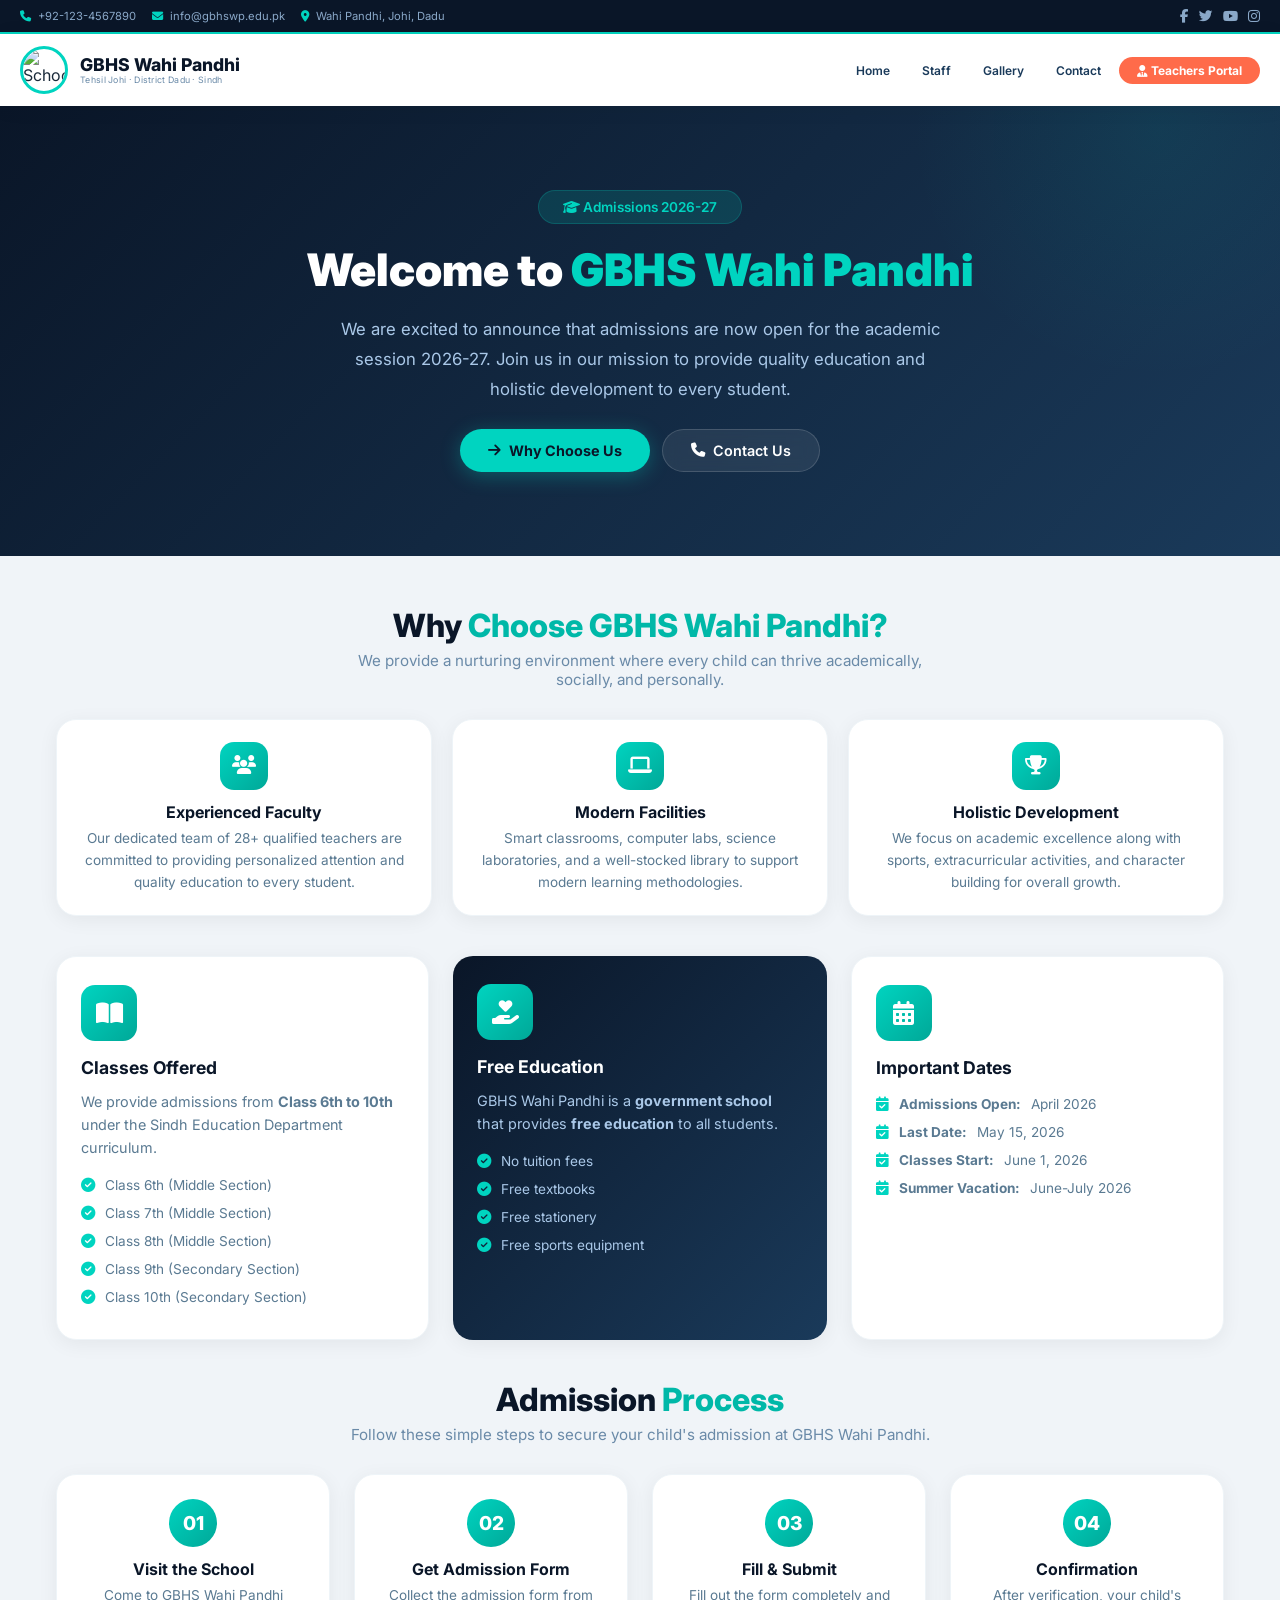
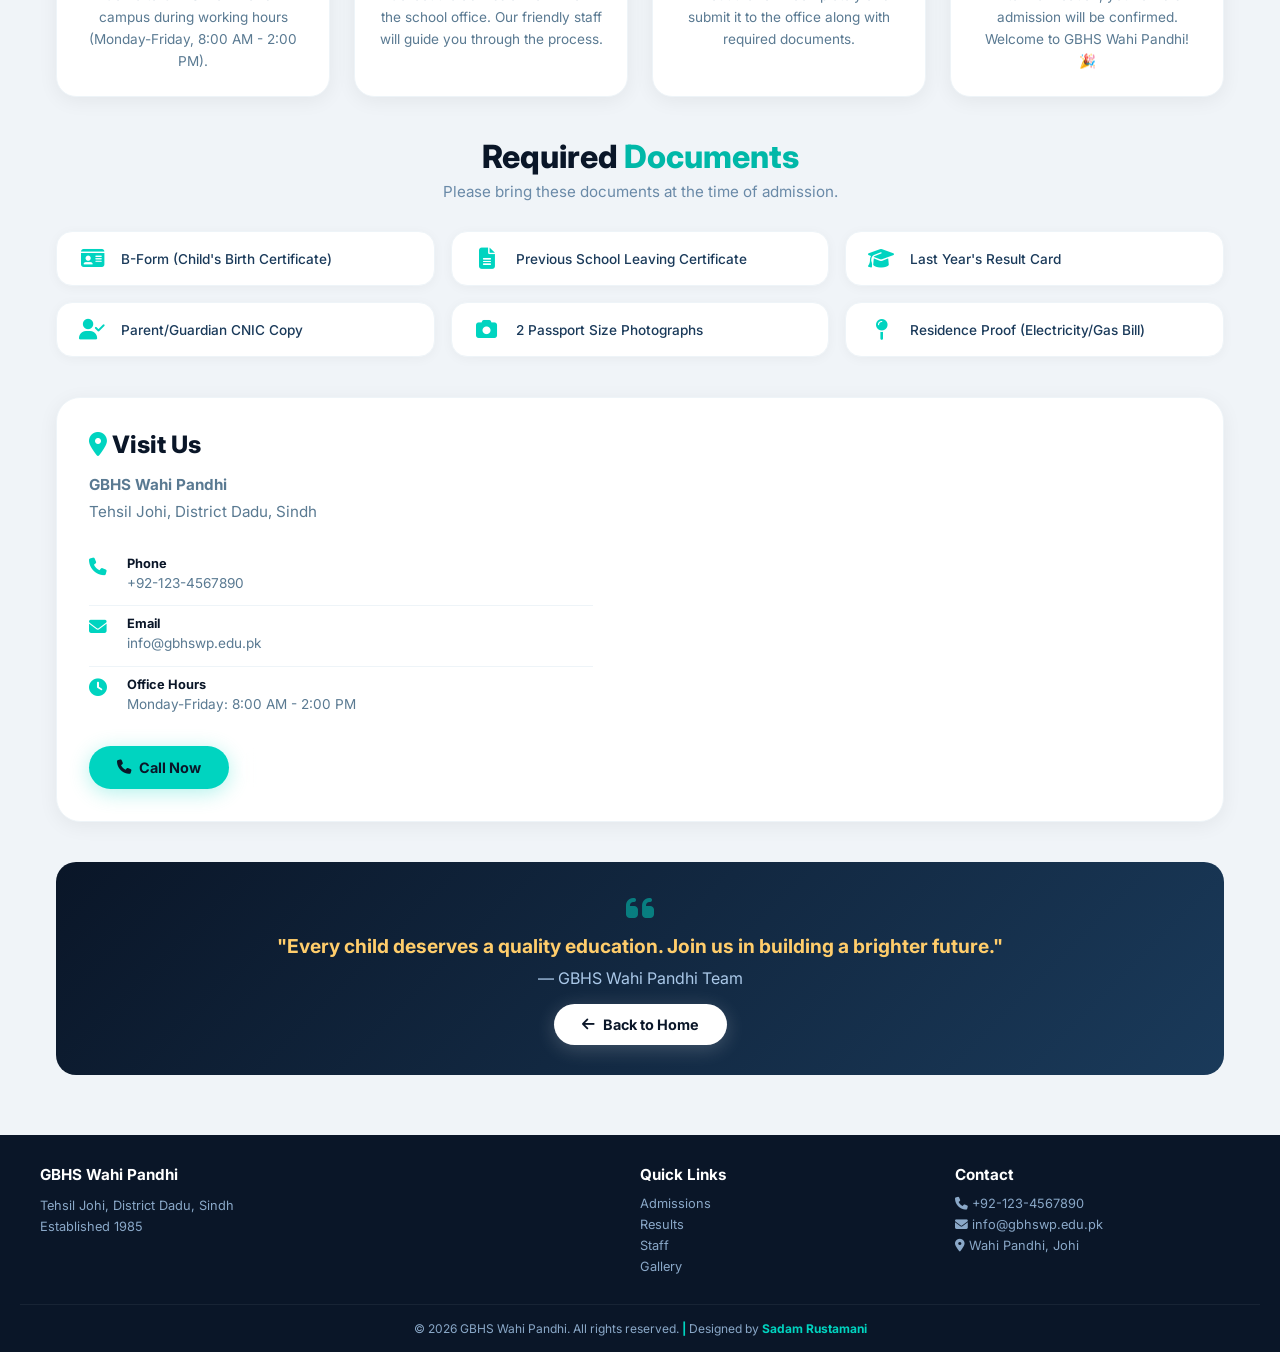
==== commit 8fa4a5f3: "Update admissions.html" ====
--- a/admissions.html
+++ b/admissions.html
@@ -7,8 +7,807 @@
   <!-- ===== EXTERNAL ASSETS ===== -->
   <link href="https://fonts.googleapis.com/css2?family=Inter:wght@300;400;500;600;700;800;900&display=swap" rel="stylesheet" />
   <link rel="stylesheet" href="https://cdnjs.cloudflare.com/ajax/libs/font-awesome/6.4.0/css/all.min.css" />
-  <!-- ===== MAIN STYLESHEET ===== -->
-  <link rel="stylesheet" href="style.css" />
+  
+  <style>
+    /* ===== RESET & BASE ===== */
+    * {
+      margin: 0;
+      padding: 0;
+      box-sizing: border-box;
+    }
+
+    body {
+      font-family: 'Inter', sans-serif;
+      background: #f0f4f8;
+      color: #1a2a3a;
+      min-height: 100vh;
+    }
+
+    /* ===== TOP BAR ===== */
+    .top-bar {
+      background: #0a1628;
+      padding: 8px 20px;
+      display: flex;
+      justify-content: space-between;
+      align-items: center;
+      flex-wrap: wrap;
+      gap: 8px;
+      border-bottom: 2px solid #00d4c0;
+    }
+
+    .top-bar .contact-info {
+      display: flex;
+      gap: 16px;
+      color: #8aa8c8;
+      font-size: 0.7rem;
+      flex-wrap: wrap;
+    }
+
+    .top-bar .contact-info i {
+      color: #00d4c0;
+      margin-right: 4px;
+    }
+
+    .top-bar .social-icons {
+      display: flex;
+      gap: 10px;
+    }
+
+    .top-bar .social-icons a {
+      color: #8aa8c8;
+      transition: 0.3s;
+      font-size: 0.85rem;
+    }
+
+    .top-bar .social-icons a:hover {
+      color: #00d4c0;
+      transform: translateY(-2px);
+    }
+
+    /* ===== HEADER ===== */
+    .header {
+      background: white;
+      padding: 12px 20px;
+      display: flex;
+      justify-content: space-between;
+      align-items: center;
+      flex-wrap: wrap;
+      gap: 12px;
+      box-shadow: 0 2px 20px rgba(0, 0, 0, 0.06);
+      position: sticky;
+      top: 0;
+      z-index: 100;
+    }
+
+    .logo-area {
+      display: flex;
+      align-items: center;
+      gap: 12px;
+    }
+
+    .logo-area img {
+      width: 48px;
+      height: 48px;
+      border-radius: 50%;
+      border: 3px solid #00d4c0;
+      object-fit: cover;
+    }
+
+    .logo-area .school-name {
+      font-size: 1.1rem;
+      font-weight: 800;
+      color: #0a1628;
+      line-height: 1.2;
+    }
+
+    .logo-area .school-name span {
+      color: #00b8a8;
+    }
+
+    .logo-area .school-name small {
+      display: block;
+      font-size: 0.55rem;
+      font-weight: 400;
+      color: #6a8aa8;
+      letter-spacing: 0.3px;
+    }
+
+    .menu-toggle {
+      display: none;
+      background: none;
+      border: none;
+      font-size: 1.5rem;
+      color: #0a1628;
+      cursor: pointer;
+      padding: 4px 8px;
+    }
+
+    .nav-links {
+      display: flex;
+      align-items: center;
+      gap: 4px;
+      flex-wrap: wrap;
+    }
+
+    .nav-links a {
+      padding: 6px 14px;
+      border-radius: 30px;
+      text-decoration: none;
+      color: #1a3a5a;
+      font-weight: 600;
+      font-size: 0.75rem;
+      transition: 0.3s;
+      white-space: nowrap;
+      cursor: pointer;
+      border: none;
+      background: none;
+    }
+
+    .nav-links a:hover,
+    .nav-links a.active {
+      background: #00d4c0;
+      color: white;
+      box-shadow: 0 4px 16px rgba(0, 212, 192, 0.3);
+    }
+
+    .nav-links .btn-admission {
+      background: #ff6b4a;
+      color: white;
+      padding: 6px 18px;
+      border-radius: 30px;
+      font-weight: 700;
+    }
+
+    .nav-links .btn-admission:hover {
+      background: #e85530;
+      transform: scale(0.96);
+      box-shadow: 0 4px 20px rgba(255, 107, 74, 0.4);
+    }
+
+    /* ===== ADMISSIONS HERO ===== */
+    .admissions-hero {
+      background: linear-gradient(135deg, #0a1628 0%, #1a3a5a 100%);
+      padding: 60px 20px;
+      display: flex;
+      align-items: center;
+      justify-content: center;
+      position: relative;
+      overflow: hidden;
+      min-height: 450px;
+    }
+
+    .admissions-hero::before {
+      content: '';
+      position: absolute;
+      top: -50%;
+      right: -10%;
+      width: 500px;
+      height: 500px;
+      background: radial-gradient(circle, rgba(0, 212, 192, 0.08) 0%, transparent 70%);
+      border-radius: 50%;
+    }
+
+    .admissions-hero-content {
+      position: relative;
+      z-index: 2;
+      text-align: center;
+      max-width: 800px;
+    }
+
+    .admissions-badge {
+      display: inline-block;
+      background: rgba(0, 212, 192, 0.15);
+      color: #00d4c0;
+      padding: 8px 24px;
+      border-radius: 30px;
+      font-size: 0.85rem;
+      font-weight: 600;
+      margin-bottom: 20px;
+      border: 1px solid rgba(0, 212, 192, 0.2);
+    }
+
+    .admissions-hero-content h1 {
+      font-size: 2.8rem;
+      font-weight: 900;
+      color: white;
+      line-height: 1.2;
+    }
+
+    .admissions-hero-content h1 span {
+      color: #00d4c0;
+    }
+
+    .admissions-hero-content p {
+      color: #aac8e8;
+      font-size: 1.05rem;
+      line-height: 1.8;
+      max-width: 600px;
+      margin: 16px auto 24px;
+    }
+
+    .admissions-hero-buttons {
+      display: flex;
+      gap: 12px;
+      justify-content: center;
+      flex-wrap: wrap;
+    }
+
+    .btn-primary {
+      background: #00d4c0;
+      color: #0a1628;
+      padding: 12px 28px;
+      border-radius: 50px;
+      text-decoration: none;
+      font-weight: 700;
+      font-size: 0.9rem;
+      transition: 0.3s;
+      display: inline-flex;
+      align-items: center;
+      gap: 8px;
+      box-shadow: 0 4px 20px rgba(0, 212, 192, 0.3);
+      cursor: pointer;
+      border: none;
+    }
+
+    .btn-primary:hover {
+      transform: translateY(-3px);
+      box-shadow: 0 8px 30px rgba(0, 212, 192, 0.4);
+    }
+
+    .btn-secondary {
+      background: rgba(255, 255, 255, 0.08);
+      backdrop-filter: blur(8px);
+      color: white;
+      padding: 12px 28px;
+      border-radius: 50px;
+      text-decoration: none;
+      font-weight: 600;
+      font-size: 0.9rem;
+      border: 1px solid rgba(255, 255, 255, 0.15);
+      transition: 0.3s;
+      display: inline-flex;
+      align-items: center;
+      gap: 8px;
+    }
+
+    .btn-secondary:hover {
+      background: rgba(255, 255, 255, 0.15);
+      transform: translateY(-3px);
+    }
+
+    /* ===== CONTAINER ===== */
+    .container {
+      max-width: 1200px;
+      margin: 0 auto;
+      padding: 30px 16px;
+    }
+
+    /* ===== SECTION TITLE ===== */
+    .section-title {
+      text-align: center;
+      margin-bottom: 30px;
+    }
+
+    .section-title h2 {
+      font-size: 2rem;
+      font-weight: 800;
+      color: #0a1628;
+    }
+
+    .section-title h2 span {
+      color: #00b8a8;
+    }
+
+    .section-title p {
+      color: #6a8aa8;
+      max-width: 600px;
+      margin: 6px auto 0;
+      font-size: 0.95rem;
+    }
+
+    /* ===== GRID ===== */
+    .grid-2 {
+      display: grid;
+      grid-template-columns: 1fr 1fr;
+      gap: 20px;
+    }
+
+    .grid-3 {
+      display: grid;
+      grid-template-columns: repeat(3, 1fr);
+      gap: 20px;
+    }
+
+    /* ===== CARDS ===== */
+    .card {
+      background: white;
+      border-radius: 20px;
+      padding: 22px 20px;
+      box-shadow: 0 4px 20px rgba(0, 0, 0, 0.06);
+      transition: 0.3s;
+      border: 1px solid #eef4f8;
+      position: relative;
+    }
+
+    .card:hover {
+      transform: translateY(-4px);
+      box-shadow: 0 12px 40px rgba(0, 0, 0, 0.1);
+      border-color: #00d4c0;
+    }
+
+    .card .icon {
+      width: 48px;
+      height: 48px;
+      background: linear-gradient(135deg, #00d4c0, #00a898);
+      border-radius: 14px;
+      display: flex;
+      align-items: center;
+      justify-content: center;
+      font-size: 1.2rem;
+      color: white;
+      margin: 0 auto 12px;
+    }
+
+    .card h3 {
+      font-size: 1rem;
+      font-weight: 700;
+      color: #0a1628;
+      margin-bottom: 6px;
+      text-align: center;
+    }
+
+    .card p {
+      color: #5a7a92;
+      font-size: 0.85rem;
+      line-height: 1.6;
+      text-align: center;
+    }
+
+    /* ===== ADMISSION DETAILS ===== */
+    .admission-details {
+      margin: 40px 0;
+    }
+
+    .admission-info-grid {
+      display: grid;
+      grid-template-columns: repeat(3, 1fr);
+      gap: 24px;
+    }
+
+    .admission-info-card {
+      background: white;
+      border-radius: 20px;
+      padding: 28px 24px;
+      box-shadow: 0 4px 20px rgba(0, 0, 0, 0.06);
+      border: 1px solid #eef4f8;
+      transition: 0.3s;
+    }
+
+    .admission-info-card:hover {
+      transform: translateY(-4px);
+      box-shadow: 0 12px 40px rgba(0, 0, 0, 0.1);
+      border-color: #00d4c0;
+    }
+
+    .admission-info-card.highlight-card {
+      background: linear-gradient(135deg, #0a1628, #1a3a5a);
+      color: white;
+      border: none;
+    }
+
+    .admission-info-card.highlight-card h3 {
+      color: white;
+    }
+
+    .admission-info-card.highlight-card .info-list li {
+      color: #aac8e8;
+    }
+
+    .admission-info-card.highlight-card p {
+      color: #aac8e8;
+    }
+
+    .info-icon {
+      width: 56px;
+      height: 56px;
+      background: linear-gradient(135deg, #00d4c0, #00a898);
+      border-radius: 14px;
+      display: flex;
+      align-items: center;
+      justify-content: center;
+      font-size: 1.5rem;
+      color: white;
+      margin-bottom: 16px;
+    }
+
+    .admission-info-card h3 {
+      font-size: 1.1rem;
+      font-weight: 700;
+      color: #0a1628;
+      margin-bottom: 12px;
+    }
+
+    .admission-info-card p {
+      color: #5a7a92;
+      font-size: 0.9rem;
+      line-height: 1.6;
+      margin-bottom: 12px;
+    }
+
+    .info-list {
+      list-style: none;
+      padding: 0;
+    }
+
+    .info-list li {
+      padding: 6px 0;
+      font-size: 0.85rem;
+      color: #5a7a92;
+      display: flex;
+      align-items: center;
+      gap: 10px;
+    }
+
+    .info-list li i {
+      color: #00d4c0;
+      font-size: 0.9rem;
+    }
+
+    /* ===== PROCESS STEPS ===== */
+    .admission-process {
+      margin: 40px 0;
+    }
+
+    .process-steps {
+      display: grid;
+      grid-template-columns: repeat(4, 1fr);
+      gap: 24px;
+      margin-top: 20px;
+    }
+
+    .step {
+      background: white;
+      border-radius: 20px;
+      padding: 24px;
+      box-shadow: 0 4px 20px rgba(0, 0, 0, 0.06);
+      border: 1px solid #eef4f8;
+      text-align: center;
+      transition: 0.3s;
+      position: relative;
+    }
+
+    .step:hover {
+      transform: translateY(-4px);
+      box-shadow: 0 12px 40px rgba(0, 0, 0, 0.1);
+      border-color: #00d4c0;
+    }
+
+    .step-number {
+      width: 48px;
+      height: 48px;
+      background: linear-gradient(135deg, #00d4c0, #00a898);
+      border-radius: 50%;
+      display: flex;
+      align-items: center;
+      justify-content: center;
+      font-size: 1.2rem;
+      font-weight: 800;
+      color: white;
+      margin: 0 auto 12px;
+    }
+
+    .step-content h3 {
+      font-size: 1rem;
+      font-weight: 700;
+      color: #0a1628;
+      margin-bottom: 6px;
+    }
+
+    .step-content p {
+      color: #5a7a92;
+      font-size: 0.85rem;
+      line-height: 1.6;
+    }
+
+    /* ===== DOCUMENTS ===== */
+    .documents-section {
+      margin: 40px 0;
+    }
+
+    .documents-grid {
+      display: grid;
+      grid-template-columns: repeat(3, 1fr);
+      gap: 16px;
+      margin-top: 20px;
+    }
+
+    .document-item {
+      background: white;
+      border-radius: 16px;
+      padding: 16px 20px;
+      display: flex;
+      align-items: center;
+      gap: 14px;
+      box-shadow: 0 2px 12px rgba(0, 0, 0, 0.04);
+      border: 1px solid #eef4f8;
+      transition: 0.3s;
+    }
+
+    .document-item:hover {
+      border-color: #00d4c0;
+      transform: translateX(4px);
+    }
+
+    .document-item i {
+      font-size: 1.3rem;
+      color: #00d4c0;
+      width: 30px;
+      text-align: center;
+    }
+
+    .document-item span {
+      font-size: 0.85rem;
+      font-weight: 500;
+      color: #1a3a5a;
+    }
+
+    /* ===== CONTACT ===== */
+    .contact-section {
+      margin: 40px 0;
+    }
+
+    .contact-card {
+      display: grid;
+      grid-template-columns: 1fr 1fr;
+      gap: 30px;
+      background: white;
+      border-radius: 24px;
+      overflow: hidden;
+      box-shadow: 0 4px 20px rgba(0, 0, 0, 0.06);
+      border: 1px solid #eef4f8;
+    }
+
+    .contact-card-content {
+      padding: 32px;
+    }
+
+    .contact-card-content h2 {
+      font-size: 1.5rem;
+      font-weight: 800;
+      color: #0a1628;
+      margin-bottom: 12px;
+    }
+
+    .contact-card-content p {
+      color: #5a7a92;
+      line-height: 1.8;
+      font-size: 0.95rem;
+    }
+
+    .contact-details {
+      margin: 20px 0;
+    }
+
+    .contact-item {
+      display: flex;
+      align-items: flex-start;
+      gap: 14px;
+      padding: 10px 0;
+      border-bottom: 1px solid #eef4f8;
+    }
+
+    .contact-item:last-child {
+      border-bottom: none;
+    }
+
+    .contact-item i {
+      font-size: 1.1rem;
+      color: #00d4c0;
+      width: 24px;
+      margin-top: 2px;
+    }
+
+    .contact-item strong {
+      display: block;
+      font-size: 0.8rem;
+      color: #0a1628;
+    }
+
+    .contact-item p {
+      margin: 0;
+      font-size: 0.85rem;
+      color: #5a7a92;
+    }
+
+    .contact-cta {
+      display: flex;
+      gap: 12px;
+      margin-top: 16px;
+      flex-wrap: wrap;
+    }
+
+    .contact-map {
+      padding: 12px;
+    }
+
+    .contact-map iframe {
+      border-radius: 16px;
+      width: 100%;
+      height: 300px;
+      border: 0;
+    }
+
+    /* ===== FOOTER ===== */
+    .footer {
+      background: #0a1628;
+      color: #8aa8c8;
+      padding: 30px 20px 16px;
+      margin-top: 30px;
+    }
+
+    .footer-grid {
+      display: grid;
+      grid-template-columns: 2fr 1fr 1fr;
+      gap: 30px;
+      max-width: 1200px;
+      margin: 0 auto;
+    }
+
+    .footer h4 {
+      color: white;
+      font-size: 0.95rem;
+      margin-bottom: 12px;
+    }
+
+    .footer a {
+      color: #8aa8c8;
+      text-decoration: none;
+      display: block;
+      margin-bottom: 6px;
+      font-size: 0.8rem;
+      transition: 0.3s;
+    }
+
+    .footer a:hover {
+      color: #00d4c0;
+      padding-left: 4px;
+    }
+
+    .footer .bottom {
+      border-top: 1px solid rgba(255, 255, 255, 0.06);
+      padding-top: 16px;
+      margin-top: 24px;
+      text-align: center;
+      font-size: 0.75rem;
+    }
+
+    .footer .bottom strong {
+      color: #00d4c0;
+    }
+
+    /* ===== QUOTE CARD ===== */
+    .quote-card {
+      background: linear-gradient(135deg, #0a1628, #1a3a5a);
+      color: white;
+      border: none;
+      padding: 30px;
+      border-radius: 20px;
+      text-align: center;
+      margin-top: 30px;
+    }
+
+    .quote-card h3 {
+      color: #ffcd6b;
+      font-size: 1.2rem;
+      margin: 10px 0;
+    }
+
+    .quote-card p {
+      color: #aac8e8;
+    }
+
+    /* ===== RESPONSIVE ===== */
+    @media (max-width: 1024px) {
+      .admission-info-grid {
+        grid-template-columns: 1fr 1fr;
+      }
+      .process-steps {
+        grid-template-columns: 1fr 1fr;
+      }
+      .documents-grid {
+        grid-template-columns: 1fr 1fr;
+      }
+      .contact-card {
+        grid-template-columns: 1fr;
+      }
+      .footer-grid {
+        grid-template-columns: 1fr 1fr;
+      }
+    }
+
+    @media (max-width: 768px) {
+      .menu-toggle {
+        display: block;
+      }
+      .nav-links {
+        display: none;
+        flex-direction: column;
+        width: 100%;
+        padding: 12px 0;
+        gap: 6px;
+      }
+      .nav-links.open {
+        display: flex;
+      }
+      .nav-links a {
+        width: 100%;
+        text-align: center;
+        padding: 8px;
+        font-size: 0.8rem;
+      }
+      .header {
+        padding: 10px 16px;
+      }
+      .admissions-hero-content h1 {
+        font-size: 2rem;
+      }
+      .admissions-hero {
+        padding: 40px 16px;
+        min-height: 350px;
+      }
+      .grid-3 {
+        grid-template-columns: 1fr;
+      }
+      .admission-info-grid {
+        grid-template-columns: 1fr;
+      }
+      .process-steps {
+        grid-template-columns: 1fr 1fr;
+        gap: 16px;
+      }
+      .documents-grid {
+        grid-template-columns: 1fr;
+      }
+      .contact-card-content {
+        padding: 24px;
+      }
+      .top-bar {
+        padding: 6px 12px;
+        justify-content: center;
+      }
+      .top-bar .contact-info {
+        gap: 10px;
+        font-size: 0.65rem;
+        justify-content: center;
+      }
+      .footer-grid {
+        grid-template-columns: 1fr;
+        gap: 20px;
+      }
+      .footer {
+        padding: 24px 12px 12px;
+      }
+      .section-title h2 {
+        font-size: 1.5rem;
+      }
+    }
+
+    @media (max-width: 480px) {
+      .admissions-hero-content h1 {
+        font-size: 1.6rem;
+      }
+      .process-steps {
+        grid-template-columns: 1fr;
+      }
+      .logo-area .school-name {
+        font-size: 0.9rem;
+      }
+      .logo-area img {
+        width: 38px;
+        height: 38px;
+      }
+    }
+  </style>
 </head>
 <body>
 
@@ -53,27 +852,10 @@
       <i class="fas fa-graduation-cap"></i> Admissions 2026-27
     </div>
     <h1>Welcome to <span>GBHS Wahi Pandhi</span></h1>
-    <h2>Your Child's Future Starts Here</h2>
     <p>We are excited to announce that admissions are now open for the academic session 2026-27. Join us in our mission to provide quality education and holistic development to every student.</p>
     <div class="admissions-hero-buttons">
       <a href="#why-choose" class="btn-primary"><i class="fas fa-arrow-right"></i> Why Choose Us</a>
-      <a href="#contact-info" class="btn-secondary"><i class="fas fa-phone"></i> Contact Us</a>
-    </div>
-  </div>
-  <div class="admissions-hero-image">
-    <div class="hero-stats-card">
-      <div class="stat-item">
-        <h2>810+</h2>
-        <p>Current Students</p>
-      </div>
-      <div class="stat-item">
-        <h2>28</h2>
-        <p>Qualified Teachers</p>
-      </div>
-      <div class="stat-item">
-        <h2>95%</h2>
-        <p>Success Rate</p>
-      </div>
+      <a href="#contact" class="btn-secondary"><i class="fas fa-phone"></i> Contact Us</a>
     </div>
   </div>
 </section>
@@ -219,7 +1001,7 @@
   </section>
 
   <!-- ===== CONTACT SECTION ===== -->
-  <section id="contact-info" class="contact-section">
+  <section id="contact" class="contact-section">
     <div class="contact-card">
       <div class="contact-card-content">
         <h2><i class="fas fa-map-marker-alt" style="color: #00d4c0;"></i> Visit Us</h2>
@@ -273,10 +1055,10 @@
   </section>
 
   <!-- ===== QUOTE ===== -->
-  <div class="card" style="margin-top: 30px; text-align: center; background: linear-gradient(135deg, #0a1628, #1a3a5a); color: white; border: none; padding: 30px;">
+  <div class="quote-card">
     <i class="fas fa-quote-left" style="color: #00d4c0; font-size: 2rem; opacity: 0.5;"></i>
-    <h3 style="color: #ffcd6b; font-size: 1.2rem; margin: 10px 0;">"Every child deserves a quality education. Join us in building a brighter future."</h3>
-    <p style="color: #aac8e8; margin-top: 6px;">— GBHS Wahi Pandhi Team</p>
+    <h3>"Every child deserves a quality education. Join us in building a brighter future."</h3>
+    <p>— GBHS Wahi Pandhi Team</p>
     <div style="margin-top: 16px;">
       <a href="index.html" class="btn-primary" style="background: white; color: #0a1628; box-shadow: 0 4px 20px rgba(255,255,255,0.2);">
         <i class="fas fa-arrow-left"></i> Back to Home
@@ -313,6 +1095,38 @@
 </footer>
 
 <!-- ===== JAVASCRIPT ===== -->
-<script src="script.js"></script>
+<script>
+  // ===== MOBILE MENU TOGGLE =====
+  function toggleMenu() {
+    document.getElementById('navLinks').classList.toggle('open');
+  }
+
+  // Close menu when a link is clicked (for mobile)
+  document.querySelectorAll('.nav-links a').forEach(link => {
+    link.addEventListener('click', () => {
+      document.getElementById('navLinks').classList.remove('open');
+    });
+  });
+
+  // ===== SMOOTH SCROLL FOR ANCHOR LINKS =====
+  document.querySelectorAll('a[href^="#"]').forEach(anchor => {
+    anchor.addEventListener('click', function(e) {
+      const targetId = this.getAttribute('href');
+      if (targetId === '#') return;
+      const targetElement = document.querySelector(targetId);
+      if (targetElement) {
+        e.preventDefault();
+        targetElement.scrollIntoView({
+          behavior: 'smooth',
+          block: 'start'
+        });
+      }
+    });
+  });
+
+  console.log('🎓 GBHS Wahi Pandhi - Admissions Page');
+  console.log('📚 Admissions Open 2026-27');
+</script>
+
 </body>
 </html>
